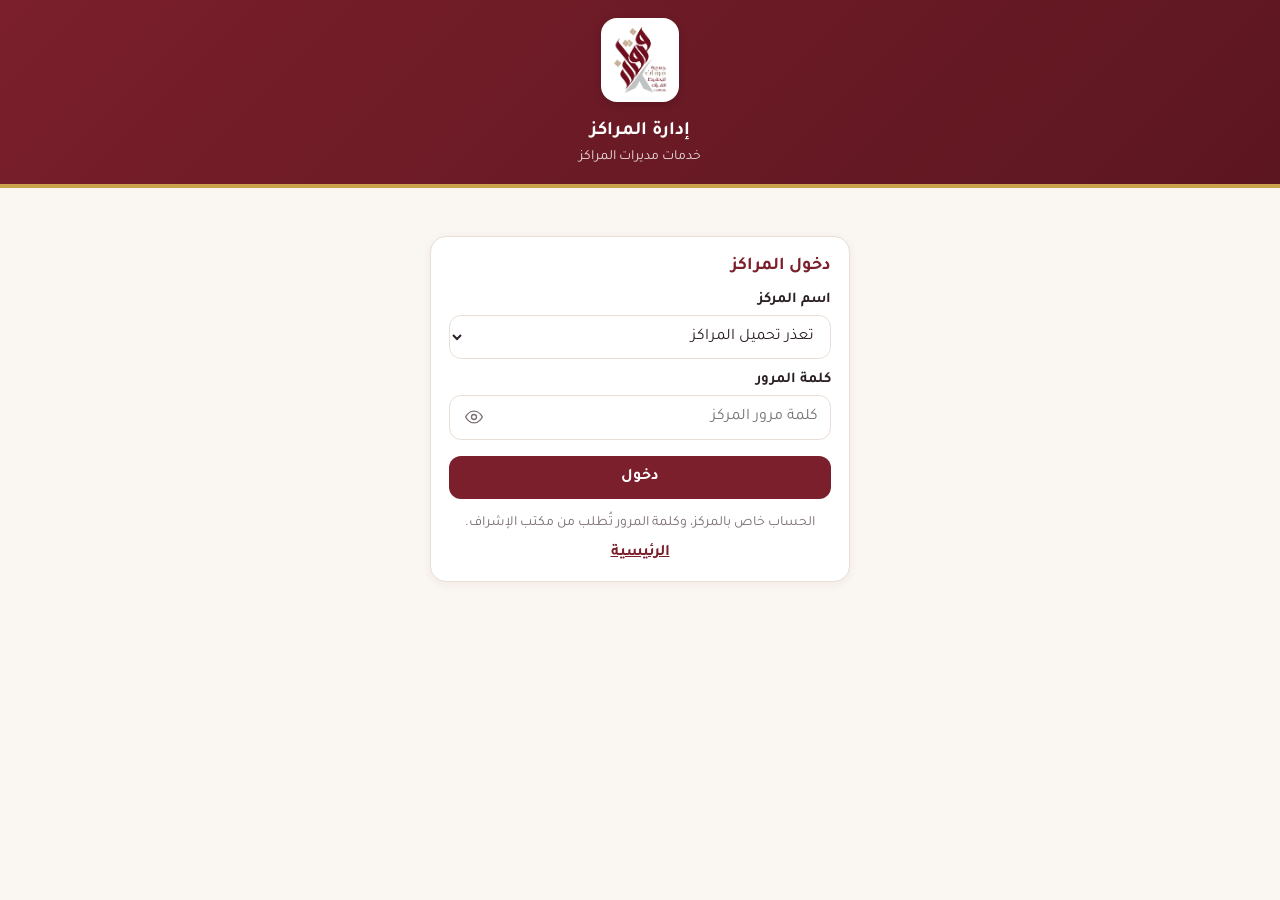
==== centers.html @ 598a7d43 "Add files via upload" ====
<!DOCTYPE html>
<html lang="ar" dir="rtl">
<head>
<meta charset="UTF-8">
<meta name="viewport" content="width=device-width, initial-scale=1">
<title>إدارة المراكز — منظومة مشرفات مكتب إشراف الداخل</title>
<link rel="preconnect" href="https://script.google.com">
<link rel="preconnect" href="https://script.googleusercontent.com" crossorigin>
<link rel="preconnect" href="https://fonts.googleapis.com">
<link rel="preconnect" href="https://fonts.gstatic.com" crossorigin>
<link rel="stylesheet" href="https://fonts.googleapis.com/css2?family=Tajawal:wght@400;500;700;800&family=Amiri:wght@400;700&display=swap">
<link rel="stylesheet" href="style.css">
<style>
  .t-hello{font-size:18px;font-weight:800;color:var(--primary);margin-bottom:4px}
  .t-item{border:1.5px solid var(--line);border-radius:14px;padding:12px 14px;margin-bottom:10px;background:#fff}
  .t-item.pending{border-color:var(--gold);background:#fffbf2}
  .t-item b{color:var(--primary)}
  .t-item .t-meta{font-size:14px;color:var(--muted);margin:4px 0 10px;line-height:1.8}
  .t-item .act{display:flex;flex-wrap:wrap;gap:8px}
  .t-item .act .btn{padding:8px 14px;font-size:14px}
  .t-badge{display:inline-block;background:var(--primary);color:#fff;border-radius:20px;padding:0 10px;font-size:13px;margin-right:6px}
  .t-signed{font-size:13px;color:#1f7a45;font-weight:700}
  .tile{position:relative}
  .t-tbadge{position:absolute;top:10px;left:10px;background:#c0392b;color:#fff;border-radius:20px;min-width:24px;padding:1px 8px;font-size:13px;font-weight:800}
  .in-note{background:#f6f0f2;border-right:4px solid var(--primary);border-radius:10px;padding:10px 12px;margin-bottom:10px;line-height:1.8}
  .in-prev{border:1.5px solid var(--line);border-radius:12px;overflow:hidden;margin-top:10px;background:#f7f7f7}
  .in-prev img{display:block;width:100%;height:auto;background:#fff;border-bottom:1px solid var(--line)}
  .t-mode{display:inline-block;border-radius:20px;padding:1px 10px;font-size:12px;font-weight:700;background:#fbf3e0;color:#8a6a1f;margin-right:4px}
  .hs-emp{border:1.5px solid var(--line);border-radius:14px;padding:12px;margin-bottom:12px;background:#fff}
  .hs-emp-h{display:flex;gap:8px;align-items:center;margin-bottom:6px}
  .hs-emp-h b{flex:none;min-width:28px;height:28px;border-radius:50%;background:#f6f0f2;color:var(--primary);display:flex;align-items:center;justify-content:center;font-size:13px}
  .hs-emp-h input{margin:0}
  .hs-emp-h .btn{flex:none;padding:8px 12px}
  .hs-grid{display:grid;grid-template-columns:minmax(70px,1.3fr) repeat(5,minmax(0,1fr));gap:4px;align-items:center;margin-top:8px;font-size:13px}
  .hs-grid .h{font-weight:800;color:var(--primary);text-align:center;font-size:12px;line-height:1.3}
  .hs-grid .m{font-weight:700;font-size:13px}
  .hs-grid input{margin:0;padding:8px 2px;text-align:center;font-size:15px;min-width:0}
  .hs-grid .tot{text-align:center;font-weight:800;color:var(--primary);background:#fbf3e0;border-radius:8px;padding:7px 0}
  .hs-leg{font-size:13px;color:var(--muted);line-height:1.8;background:#f6f0f2;border-radius:10px;padding:8px 12px;margin-top:8px}
  .hs-months{display:grid;grid-template-columns:repeat(3,1fr);gap:8px}
  .hs-months input{margin:0}
  .c-banner{background:#fffbf2;border:1.5px solid var(--gold);border-radius:14px;padding:12px 14px;margin-bottom:14px;font-weight:700;color:var(--primary);cursor:pointer}
</style>
</head>
<body>
<div class="topbar">
  <img class="logo" alt="شعار فرقان">
  <h1>إدارة المراكز</h1>
  <p>خدمات مديرات المراكز</p>
</div>

<div class="wrap">

  <!-- تسجيل الدخول: اسم المركز وكلمة مروره (مثل نظام المقاصف) -->
  <div id="loginView" class="card" style="max-width:420px;margin:30px auto">
    <h2>دخول المراكز</h2>
    <label for="cName">اسم المركز</label>
    <select id="cName"><option value="">جارِ تحميل المراكز...</option></select>
    <label for="cPw">كلمة المرور</label>
    <div class="pw-wrap">
      <input id="cPw" type="password" autocomplete="current-password" placeholder="كلمة مرور المركز">
      <button type="button" class="pw-toggle" onclick="togglePassword('cPw', this)"><svg viewBox="0 0 24 24" fill="none" stroke="currentColor" stroke-width="1.6" stroke-linecap="round" stroke-linejoin="round" aria-hidden="true"><path d="M2 12s3.6-7 10-7 10 7 10 7-3.6 7-10 7S2 12 2 12z"/><circle cx="12" cy="12" r="3"/></svg></button>
    </div>
    <button id="cLoginBtn" class="btn block" onclick="cLogin()">دخول</button>
    <p class="rp-hint" style="margin-top:12px;text-align:center">الحساب خاص بالمركز، وكلمة المرور تُطلب من مكتب الإشراف.</p>
    <p style="margin-top:8px;text-align:center"><a class="lnk" href="index.html">الرئيسية</a></p>
  </div>

  <!-- الرئيسية -->
  <div id="homeView" class="hidden">
    <div class="t-hello" id="cHello" style="text-align:center;margin:4px 0 16px"></div>
    <div id="cBanner" class="c-banner hidden" onclick="cShow('reportsView')"></div>
    <div class="grid">
      <button class="tile" onclick="cShow('reportsView')"><span class="t-tbadge hidden" id="tileBadge">0</span><svg class="ico" viewBox="0 0 24 24" fill="none" stroke="currentColor" stroke-width="1.5" stroke-linecap="round" stroke-linejoin="round" aria-hidden="true"><rect x="4" y="3.5" width="16" height="17" rx="2"/><path d="M4 9h16"/><path d="M9.5 9v11.5"/><path d="M12.5 13h5"/><path d="M12.5 16.5h3.5"/></svg><b>الوارد من المشرفات</b></button>
      <button class="tile" onclick="hsOpenList()"><span class="t-tbadge hidden" id="hsBadge">0</span><svg class="ico" viewBox="0 0 24 24" fill="none" stroke="currentColor" stroke-width="1.5" stroke-linecap="round" stroke-linejoin="round" aria-hidden="true"><rect x="3.5" y="4.5" width="17" height="16" rx="2"/><path d="M3.5 9h17"/><path d="M8 3v3"/><path d="M16 3v3"/><path d="M8 13h2"/><path d="M14 13h2"/><path d="M8 16.5h2"/><path d="M14 16.5h2"/></svg><b>حصر الغياب والتأخير والاستئذان</b></button>
    </div>
    <p style="text-align:center;margin-top:22px"><button class="btn light" onclick="cLogout()">تسجيل الخروج</button></p>
  </div>

  <!-- التقارير -->
  <div id="reportsView" class="hidden">
    <button class="back" onclick="cShow('homeView')">← رجوع</button>
    <div class="stats">
      <div class="stat"><b id="stPending">0</b><span>بانتظار الإجراء</span></div>
      <div class="stat"><b id="stSigned">0</b><span>تم الاطلاع أو التوقيع</span></div>
    </div>
    <div class="card">
      <h2>بانتظار اطلاع المديرة أو توقيعها <span class="t-badge" id="pendBadge">0</span></h2>
      <div id="pendList"><p class="empty">جارِ التحميل...</p></div>
    </div>
    <div class="card">
      <h2>تم الاطلاع أو التوقيع</h2>
      <div id="signedList"><p class="empty">جارِ التحميل...</p></div>
    </div>
    <p style="text-align:center"><button class="btn light" onclick="cLoad()">تحديث</button></p>
  </div>

  <!-- عرض التقرير والتوقيع -->
  <div id="signView" class="hidden">
    <button class="back" onclick="cShow('reportsView')">← رجوع</button>
    <div class="card">
      <div class="ex-bar" id="cBar"></div>
      <div id="cDoc"></div>
    </div>
    <div class="card" id="cSignCard">
      <h2>اعتماد وتوقيع مديرة المركز</h2>
      <label for="cSigner" style="margin-top:0">اسم مديرة المركز</label>
      <input id="cSigner" autocomplete="name">
      <label class="check"><input type="checkbox" id="cAgree"><span>اطّلعتُ على التقرير وما ورد فيه من ملاحظات وتوصيات.</span></label>
      <label>التوقيع</label>
      <div id="cSigW"></div>
      <button id="cSignBtn" class="btn block" onclick="cSign(this)">اعتماد وتوقيع التقرير</button>
    </div>
  </div>

  <!-- حصر الغياب والتأخير والاستئذان: القائمة -->
  <div id="hsListView" class="hidden">
    <button class="back" onclick="cShow('homeView')">← رجوع</button>
    <div class="card">
      <h2>حصر الغياب والتأخير والاستئذان</h2>
      <p class="rp-hint">يُعبّأ لكل فصل دراسي، وتوقّع عليه مديرة المركز، ثم يُرسل لمشرفة الإشراف الإداري التي تختارونها.</p>
      <button class="btn block" onclick="hsNew()">＋ حصر جديد</button>
    </div>
    <div class="card">
      <h2>الحصر المرسل</h2>
      <div id="hsList" class="rc-list"><p class="rc-empty">جارِ التحميل...</p></div>
    </div>
  </div>

  <!-- حصر الغياب والتأخير والاستئذان: النموذج -->
  <div id="hsForm" class="hidden">
    <button class="back" onclick="hsOpenList()">← رجوع</button>
    <div class="edit-note hidden" id="hsEditNote">وضع التعديل: يُحفظ التعديل على نفس الحصر ويُرسل للمشرفة من جديد.</div>
    <div class="card">
      <h2>حصر الغياب والتأخير والاستئذان</h2>
      <div class="row2">
        <div><label for="hsPeriod">الفترة</label><select id="hsPeriod"><option value="">اختاري</option><option>صباحية</option><option>مسائية</option></select></div>
        <div><label for="hsSem">الفصل الدراسي</label><select id="hsSem"><option value="">اختاري</option><option>الأول</option><option>الثاني</option><option>الثالث</option></select></div>
      </div>
      <div class="row2">
        <div><label for="hsYear">العام (هجري)</label><input id="hsYear" inputmode="numeric" maxlength="4" placeholder="1448"></div>
        <div></div>
      </div>
      <label>أسماء الأشهر <span style="font-weight:400;color:var(--muted);font-size:14px">(اختياري — تظهر بدل «الشهر الأول»...)</span></label>
      <div class="hs-months"><input id="hsM0" placeholder="الشهر الأول"><input id="hsM1" placeholder="الشهر الثاني"><input id="hsM2" placeholder="الشهر الثالث"></div>
      <div class="hs-leg">ض: غياب اضطراري — غ: بعد الاضطراري — ج: إجازة تم رفعها لشؤون الموظفات<br>التأخير والاستئذان: عدد الدقائق وليس عدد المرات.</div>
    </div>
    <div class="card">
      <h2>الموظفات</h2>
      <div id="hsEmps"></div>
      <button type="button" class="btn light block" onclick="hsAddEmp()">＋ إضافة موظفة</button>
    </div>
    <div class="card">
      <h2>الإرسال والتوقيع</h2>
      <label for="hsSup" style="margin-top:0">إرسال إلى مشرفة الإشراف الإداري</label>
      <select id="hsSup"><option value="">جارِ تحميل الأسماء...</option></select>
      <label for="hsMgr">اسم مديرة المركز</label><input id="hsMgr" autocomplete="name">
      <label>التاريخ</label>
      <div class="hs-months"><select id="hsHD"></select><select id="hsHM"></select><input id="hsHY" inputmode="numeric" maxlength="4" placeholder="السنة"></div>
      <label>توقيع مديرة المركز</label>
      <div id="hsSigW"></div>
      <button id="hsSaveBtn" class="btn block" onclick="hsSave(this)">حفظ وإرسال للمشرفة</button>
    </div>
  </div>

  <!-- عرض الحصر -->
  <div id="hsDocView" class="hidden">
    <button class="back" onclick="hsOpenList()">← رجوع</button>
    <div class="card">
      <div class="ex-bar" id="hsBar"></div>
      <div id="hsDoc"></div>
    </div>
  </div>

  <!-- نموذج وارد من «📤 إرسال للمركز» -->
  <div id="inView" class="hidden">
    <button class="back" onclick="cShow('reportsView')">← رجوع</button>
    <div class="card">
      <h2 id="inTitle"></h2>
      <div class="t-meta" id="inMeta" style="color:var(--muted);line-height:1.9;margin:6px 0 10px"></div>
      <div class="in-note hidden" id="inNote"></div>
      <div class="ex-bar" id="inBar"></div>
      <div id="inPrev"></div>
    </div>
    <div class="card hidden" id="inAct">
      <h2 id="inActTitle"></h2>
      <label for="inSigner" style="margin-top:0">اسم مديرة المركز</label>
      <input id="inSigner" autocomplete="name">
      <label class="check"><input type="checkbox" id="inAgree"><span id="inAgreeTxt">اطّلعتُ على النموذج وما ورد فيه.</span></label>
      <div id="inSigBox"><label>التوقيع</label><div id="inSigW"></div></div>
      <div id="inEmpBox" class="hidden"><label>توقيع الموظفة <span style="font-weight:400;color:var(--muted);font-size:14px">(اختياري — إن كانت حاضرة ولم توقّع من قبل)</span></label><div id="inEmpW"></div></div>
      <button id="inBtn" class="btn block" onclick="inDone(this)"></button>
    </div>
  </div>

</div>

<script src="logo-config.js"></script>
<script src="config.js"></script>
<script src="doc-xlsx.js"></script>
<script src="idari-print.js"></script>
<script src="list-ui.js"></script>
<script src="hasr.js"></script>
<script src="centers.js"></script>
<script src="centers-hasr.js"></script>
</body>
</html>
---- style.css ----
/* ===== الألوان — إن كان نظام المقاصف يستخدم قيماً مختلفة انسخي قيم :root منه وضعيها هنا ===== */
:root{
  --primary:#7a1f2b;      /* العنابي */
  --primary-dark:#5c1620;
  --gold:#c9a24b;
  --bg:#faf6f1;
  --card:#ffffff;
  --text:#2b2024;
  --muted:#7b6d70;
  --line:#eadfd8;
  --ok:#1f7a4d;
  --err:#b3261e;
  --radius:16px;
}
*{box-sizing:border-box;margin:0;padding:0}
html{-webkit-text-size-adjust:100%}
body{font-family:'Tajawal','Cairo','Segoe UI',Tahoma,sans-serif;background:var(--bg);color:var(--text);direction:rtl;min-height:100vh}
.topbar{background:linear-gradient(135deg,var(--primary),var(--primary-dark));color:#fff;padding:18px 16px;text-align:center;border-bottom:4px solid var(--gold)}
.topbar img.logo{height:84px;width:auto;margin-bottom:8px;background:#fff;border-radius:16px;padding:6px 10px;box-shadow:0 2px 8px rgba(0,0,0,.18)}   /* خلفية بيضاء لأن الشعار عنابي ويضيع على الشريط */
.topbar h1{font-size:19px;font-weight:700;line-height:1.5}
.topbar p{font-size:13px;opacity:.85;margin-top:2px}
.wrap{max-width:980px;margin:0 auto;padding:18px 14px 50px}
.card{background:var(--card);border:1px solid var(--line);border-radius:var(--radius);padding:18px;margin-bottom:16px;box-shadow:0 2px 10px rgba(122,31,43,.06)}
.card h2{font-size:17px;color:var(--primary);margin-bottom:14px}
label{display:block;font-size:14px;font-weight:600;margin:12px 0 6px}
input,select,textarea{width:100%;padding:12px;border:1.5px solid var(--line);border-radius:12px;font:inherit;background:#fff;color:var(--text)}
input:focus,select:focus,textarea:focus{outline:none;border-color:var(--primary);box-shadow:0 0 0 3px rgba(122,31,43,.12)}
input[readonly]{background:#f4f0f1;color:var(--muted)}
.btn{display:inline-flex;align-items:center;justify-content:center;gap:6px;border:0;border-radius:12px;padding:12px 20px;font:inherit;font-weight:700;cursor:pointer;background:var(--primary);color:#fff}
.btn:hover{background:var(--primary-dark)}
.btn:disabled{opacity:.6;cursor:not-allowed}
.btn.light{background:#f3e9e4;color:var(--primary)}
.btn.danger{background:#fbe9e7;color:var(--err);padding:6px 12px;font-size:13px}
.btn.block{width:100%;margin-top:16px}
.pw-wrap{position:relative}
.pw-wrap input{padding-left:46px}
.pw-toggle{position:absolute;left:8px;top:50%;transform:translateY(-50%);background:none;border:0;cursor:pointer;color:var(--muted);width:34px;height:34px;display:flex;align-items:center;justify-content:center}
.pw-toggle svg{width:20px;height:20px}
.grid{display:grid;grid-template-columns:repeat(2,1fr);gap:14px}
.grid .tile:last-child:nth-child(odd){grid-column:1/-1}
.tile{background:var(--card);border:1.5px solid var(--line);border-radius:20px;padding:26px 10px;text-align:center;text-decoration:none;color:var(--primary);cursor:pointer;transition:.15s;font:inherit}
.tile:hover{border-color:var(--gold);transform:translateY(-2px)}
.tile .ico{width:46px;height:46px;display:block;margin:0 auto 10px;color:var(--primary)}
.tile b{font-size:16px}
.row2{display:grid;grid-template-columns:1fr 1fr;gap:12px}
@media(max-width:560px){.row2{grid-template-columns:1fr}}
.sig-box{border:2px dashed var(--gold);border-radius:14px;background:#fffdf8;touch-action:none}
.sig-box canvas{width:100%;height:170px;display:block;border-radius:14px;touch-action:none}
.sig-tools{display:flex;justify-content:space-between;align-items:center;margin-top:6px;font-size:13px;color:var(--muted)}
.check{display:flex;gap:10px;align-items:flex-start;background:#f6f0f2;border:1.5px solid var(--gold);border-radius:12px;padding:12px;margin-top:14px;cursor:pointer;font-weight:600}
.check input{width:20px;height:20px;margin-top:2px;accent-color:var(--primary)}
.stats{display:grid;grid-template-columns:1fr;gap:12px;margin-bottom:14px}
.stat{background:var(--primary);border:1px solid var(--primary);border-radius:14px;padding:16px 14px;text-align:center}
.stat b{display:block;font-size:30px;color:#fff}
.stat>span{display:block;margin-top:4px;font-size:13px;color:#e8c9ce}
.tbl-wrap{overflow-x:auto;border:1px solid var(--line);border-radius:12px}
table{width:100%;border-collapse:collapse;font-size:14px;min-width:640px}
th{background:var(--primary);color:#fff;padding:10px;font-weight:700;white-space:nowrap}
td{padding:10px;border-top:1px solid var(--line);text-align:center}
tr:nth-child(even) td{background:#faf7f8}
.tag{display:inline-block;padding:3px 10px;border-radius:20px;font-size:12px;font-weight:700}
.tag.ok{background:#e4f4ec;color:var(--ok)}
.tag.warn{background:#f6f0f2;color:#7a1f2b}
.back{background:none;border:0;color:var(--primary);font:inherit;font-weight:700;cursor:pointer;margin-bottom:12px}
.empty{text-align:center;color:var(--muted);padding:26px}
.hidden{display:none!important}
.spin{width:14px;height:14px;border:2px solid rgba(255,255,255,.5);border-top-color:#fff;border-radius:50%;display:inline-block;animation:sp .7s linear infinite}
@keyframes sp{to{transform:rotate(360deg)}}
#toast{position:fixed;bottom:22px;left:50%;transform:translateX(-50%) translateY(30px);background:#333;color:#fff;padding:12px 20px;border-radius:12px;opacity:0;transition:.25s;z-index:99;pointer-events:none;max-width:90%;text-align:center}
#toast.show{opacity:1;transform:translateX(-50%) translateY(0)}
#toast.ok{background:var(--ok)}
#toast.err{background:var(--err)}
a.lnk{color:var(--primary);font-weight:700}

/* ===== استمارات التقييم ===== */
.ev-item{border:1px solid var(--line);border-radius:14px;padding:12px;margin-bottom:12px;background:#ffffff}
.ev-title{display:flex;align-items:center;gap:8px;margin-bottom:8px;line-height:1.6}
.ev-title b{flex:1;font-size:14.5px}
.ev-num{background:var(--primary);color:#fff;border-radius:50%;min-width:26px;height:26px;display:inline-flex;align-items:center;justify-content:center;font-size:13px;font-weight:700}
.ev-max{background:#f6f0f2;color:#7a1f2b;border-radius:20px;padding:2px 10px;font-size:12px;font-weight:700;white-space:nowrap}
.ev-grid{display:grid;grid-template-columns:1fr 1fr;gap:10px}
.ev-grid label{margin:0 0 4px;font-size:13px;color:var(--muted)}
.ev-wide{grid-column:1/-1}
.ev-sub{background:#f4f0f1;border-radius:12px;padding:10px 14px;font-size:14px;margin-top:6px}
.ev-sub b{color:var(--primary)}
.ev-info{display:grid;grid-template-columns:repeat(auto-fit,minmax(200px,1fr));gap:6px 16px;font-size:14px;margin:10px 0 14px}
.ev-bar{position:sticky;bottom:0;display:flex;justify-content:space-around;gap:10px;background:var(--primary);color:#fff;padding:10px 14px;border-radius:14px;font-weight:700;box-shadow:0 -2px 12px rgba(0,0,0,.18)}
.ev-bar b{color:var(--gold)}
.modal{position:fixed;inset:0;background:rgba(0,0,0,.5);z-index:50;display:flex;align-items:flex-start;justify-content:center;overflow-y:auto;padding:20px 10px}
.modal-box{background:#fff;border-radius:16px;padding:18px;width:100%;max-width:860px}
.modal-box h2{color:var(--primary);font-size:18px;margin-bottom:6px}
@media (max-width:520px){.ev-grid{grid-template-columns:1fr}}

/* ===== نسخة مختصرة من الاستمارة ===== */
.ev-sec{padding:0;overflow:hidden}
.ev-sec>summary{list-style:none;cursor:pointer;display:flex;justify-content:space-between;align-items:center;padding:14px 16px;font-size:16px;font-weight:700;color:var(--primary);background:#f6f0f2}
.ev-sec>summary::-webkit-details-marker{display:none}
.ev-sec>summary::after{content:'▾';margin-right:8px}
.ev-sec[open]>summary::after{content:'▴'}
.ev-sec>summary span:first-child{flex:1}
.ev-prog{background:#fff;border:1px solid var(--line);border-radius:20px;padding:2px 10px;font-size:12.5px;color:var(--muted)}
.ev-prog b{color:var(--primary)}
.ev-sec .ev-item{margin:0;border:0;border-top:1px solid var(--line);border-radius:0;padding:10px 14px;background:#fff}
.ev-sec .ev-sub{margin:10px 14px 14px}
.ev-row{display:flex;align-items:center;gap:8px}
.ev-row b{flex:1;font-size:14px;line-height:1.55;font-weight:600}
.ev-sc{display:flex;align-items:center;gap:4px;white-space:nowrap}
.ev-sc input{width:68px;padding:8px 6px;text-align:center;font-weight:700}
.ev-sc small{color:var(--muted);font-size:12px}
.ev-tg{background:none;border:0;color:var(--muted);font:inherit;font-size:12.5px;cursor:pointer;padding:4px 34px 0 0}
.ev-tg.has{color:var(--primary);font-weight:700}
.ev-more{margin-top:6px}
.ev-whybox{display:flex;flex-direction:column;gap:6px}
.ev-more .ev-grid{grid-template-columns:1fr}
.ev-extra{margin-top:12px;border:1px dashed var(--line);border-radius:12px;padding:0 12px}
.ev-extra>summary{cursor:pointer;padding:10px 0;font-size:14px;font-weight:700;color:var(--primary)}
.ev-extra[open]{padding-bottom:12px}

/* ===== شكل الجدول (مثل الإكسل) على الشاشات الكبيرة ===== */
.ev-head{display:none}
@media (min-width:900px){
  .ev-head,.ev-sec .ev-item{display:grid;grid-template-columns:34px minmax(0,2.4fr) 100px 92px minmax(0,3.2fr);gap:8px;align-items:center}
  .ev-head{background:var(--primary);color:#fff;font-size:13px;font-weight:700;padding:8px 14px;text-align:center}
  .ev-sec .ev-item{padding:5px 14px}
  .ev-sec .ev-item:nth-of-type(even){background:#faf7f8}
  .ev-row,.ev-more,.ev-more .ev-grid{display:contents}
  .ev-more.hidden{display:contents!important}
  .ev-tg{display:none}
  .c1,.c2,.c3,.c4,.c5{grid-row:1}
  .c1{grid-column:1}.c2{grid-column:2}.c3{grid-column:3}.c4{grid-column:4}.c5{grid-column:5}
  .ev-more .ev-wide label{display:none}
  .ev-row b{font-size:13.5px}
  .ev-sec .ev-item select,.ev-sec .ev-item .ev-why{font-size:12.5px;padding:7px 6px}
  .ev-sc{justify-content:center}
  .ev-sc input{padding:7px 4px}
  .ev-num{justify-self:center}
}

/* صف بيانات الزيارة + النتائج */
.ev-top{display:grid;grid-template-columns:1fr 1fr;gap:0 12px}
#evalFormView .stats{grid-template-columns:repeat(3,1fr)}
#evalFormView .stat b{font-size:24px}
#evalFormView .stat span{font-size:12px}
@media (min-width:900px){
  .ev-top{grid-template-columns:1.3fr .8fr 1.3fr 1fr}
}

.ev-new{display:grid;grid-template-columns:1fr 1fr;gap:10px}
.ev-new .btn small{display:block;font-size:12px;font-weight:400;opacity:.9;margin-top:2px}
.ev-new .btn{display:flex;flex-direction:column;align-items:center;justify-content:center;gap:2px;padding:12px 8px;line-height:1.4;white-space:nowrap}
.ev-new .btn small{margin:0}

/* ===== استمارة التبيان + عناوين مجموعات الاستمارات ===== */
.ev-grp{font-size:15px;color:var(--primary);margin:16px 0 8px}
.ev-new.one{grid-template-columns:1fr}
.tb-head{display:flex;justify-content:space-between;align-items:center;padding:14px 16px;font-size:16px;font-weight:700;color:var(--primary);background:#f6f0f2}
.tb-item{display:flex;align-items:center;gap:8px;padding:10px 14px;border-top:1px solid var(--line);background:#fff}
.tb-item:nth-child(even){background:#faf7f8}
.tb-item b{flex:1;font-size:14px;line-height:1.55;font-weight:600}
#tbFormView .stats{grid-template-columns:repeat(2,1fr)}
#tbFormView .stat b{font-size:24px}
#tbFormView .stat span{font-size:12px}
@media (min-width:900px){#tbFormView .ev-top{grid-template-columns:1.3fr .8fr 1.3fr 1fr}}

/* ===== تبويبات السجل ===== */
.ev-tabs{display:flex;gap:8px;margin:10px 0 14px;flex-wrap:wrap}
.ev-tabs button{flex:1;min-width:100px;padding:10px 8px;border:1.5px solid var(--line);background:#fff;border-radius:12px;font:inherit;font-size:14px;font-weight:700;color:var(--muted);cursor:pointer}
.ev-tabs button.on{background:var(--primary);border-color:var(--primary);color:#fff}
#evfFormView .stats{grid-template-columns:repeat(3,1fr)}
#evfFormView .stat b{font-size:24px}
#evfFormView .stat span{font-size:12px}
@media (min-width:900px){#evfFormView .ev-top{grid-template-columns:1.3fr .8fr 1.3fr 1fr}}
#tjFormView .stats{grid-template-columns:repeat(2,1fr)}
#tjFormView .stat b{font-size:24px}
#tjFormView .stat span{font-size:12px}
@media (min-width:900px){#tjFormView .ev-top{grid-template-columns:1.3fr .8fr 1.3fr 1fr}}
.ev-new .btn[disabled]{background:#bbb}

/* ===== ألوان التقدير ===== */
.gr-top{--gc:#0a5c32}.gr-ex{--gc:#1b8f4e}.gr-vg{--gc:#1f8a8a}.gr-g{--gc:#2a73b8}
.gr-p{--gc:#c98a0a}.gr-w{--gc:#e0531f}.gr-f{--gc:#b71c1c}
.tag.gr{font-weight:700;color:var(--gc);background:#fff;background:color-mix(in srgb,var(--gc) 13%,#fff);border:1px solid var(--gc)}
.stat b.gr{font-weight:700;display:inline-block;background:#fff;color:var(--gc);padding:2px 16px;border-radius:20px}
.stat .tag.gr{background:#fff;border-color:#fff}
.ev-bar b.gr{background:var(--gc);color:#fff;padding:1px 10px;border-radius:12px}

/* ===== أزرار التحميل ===== */
.ex-bar{display:flex;gap:8px;margin:0 0 12px;flex-wrap:wrap}
.ex-bar .btn{flex:1;min-width:130px;padding:9px 10px;font-size:14px}

/* ===== أزرار الإجراءات في السجل + قائمة التحميل + وضع التعديل ===== */
.act{display:flex;gap:6px;align-items:center;white-space:nowrap}
.btn.ico-btn{padding:6px 9px;font-size:13px}
.btn.ico-btn svg{width:16px;height:16px;display:block}
.edit-note{background:#fff7e6;border:1px solid #f0d9a6;color:#7a5a12;border-radius:12px;padding:10px 14px;margin-bottom:12px;font-size:14px;font-weight:600;line-height:1.6}
#filesView .ev-tabs{margin-top:0}

/* ===== التوقيع (رسم / صورة / محفوظ) + المسودات ===== */
.sigw-tabs{margin:6px 0 10px}
.sigw-tabs button{min-width:80px;padding:8px 6px;font-size:13px}
.sigw-prev{border:2px dashed var(--gold);border-radius:14px;background:#fffdf8;padding:10px;text-align:center;margin-top:8px}
.sigw-prev img{max-width:100%;max-height:150px;display:inline-block}
.sigw input[type=file]{width:100%}
.sigw-none{margin:8px 0;font-size:14px;color:var(--muted)}
.sigw-keep{margin-top:10px}
.draft-row{display:flex;justify-content:space-between;align-items:center;gap:10px;padding:10px 0;border-top:1px solid var(--line)}
.draft-row:first-child{border-top:0}
.draft-row small{display:block;color:var(--muted);font-size:12px;margin-top:2px}

#visitsView .stats{grid-template-columns:repeat(2,1fr)}
#visitsView .stat b{font-size:26px}
.tag.bad{background:#fdecea;color:#b71c1c}
.pc-row{display:flex;align-items:center;gap:8px;flex-wrap:wrap;padding:8px 0;border-top:1px solid var(--line)}
.pc-row:first-child{border-top:0}
.pc-row b{flex:1;min-width:140px}

.pc-total{background:#f6f0f2;border-radius:10px;padding:8px 10px;border-top:0;margin-bottom:4px}

.ev-sc input{-moz-appearance:textfield;appearance:textfield}
.ev-sc input::-webkit-outer-spin-button,.ev-sc input::-webkit-inner-spin-button{-webkit-appearance:none;margin:0}

/* ===== تناسق الخطوط: النصوص أوضح، والأرقام أصغر قليلاً بحيث يتوازن الحجم في كل الصفحات ===== */
label{font-size:15px}
.card h2{font-size:18px}
.topbar p{font-size:14px}
table{font-size:15px}
.tag{font-size:14px;padding:3px 12px}
.btn.danger,.btn.ico-btn,.sig-tools{font-size:14px}
.ev-grid label{font-size:14px}
.ev-info{font-size:15px}
.ev-sub{font-size:15px}
.ev-prog{font-size:14px}
.ev-max{font-size:13.5px}
.ev-tg{font-size:14px}
.ev-extra>summary{font-size:15px}
.ev-row b,.tb-item b{font-size:15px}
.ev-new .btn small,.draft-row small{font-size:13.5px}
.edit-note,.sigw-none{font-size:15px}
.ev-tabs button,.ex-bar .btn,.sigw-tabs button{font-size:15px}

/* بطاقات النتيجة: الرقم 22px والعنوان 15px (موحّد في كل الاستمارات وكشف الخروج) */
.stat b,
#evalFormView .stat b,#tbFormView .stat b,#evfFormView .stat b,#tjFormView .stat b,#visitsView .stat b{font-size:22px;font-weight:700;line-height:1.4}
.stat>span,
#evalFormView .stat span,#tbFormView .stat span,#evfFormView .stat span,#tjFormView .stat span{font-size:15px;color:#fff;margin-top:6px;font-weight:500}
.stat b.gr,.stat .tag.gr{font-size:18px;padding:2px 16px}

/* خانات الدرجات: الرقم المكتوب والحد الأعلى بحجم متقارب */
.ev-sc input{font-size:17px}
.ev-sc small{font-size:15px}
.ev-num{font-size:14px}
@media(max-width:600px){
  .ev-row b,.tb-item b{font-size:14.5px}
  .stat b,#evalFormView .stat b,#tbFormView .stat b,#evfFormView .stat b,#tjFormView .stat b,#visitsView .stat b{font-size:20px}
}
@media (min-width:900px){
  .ev-head{font-size:14px}
  .ev-sec .ev-item select{font-size:14px}
  .ev-sc input{width:60px}
}
@media(max-width:600px){ .ev-sec .ev-item select{font-size:14px} }

/* اختيار أنواع الزيارة المتعددة */
.chips{display:flex;flex-wrap:wrap;gap:8px}
.chip{display:inline-flex;align-items:center;gap:8px;margin:0;padding:9px 14px;border:1.5px solid var(--line);border-radius:12px;background:#fff;cursor:pointer;font-size:15px;font-weight:600}
.chip input{width:18px;height:18px;padding:0;margin:0;accent-color:var(--primary)}
.chip:has(input:checked){border-color:var(--primary);background:#f6f0f2;color:var(--primary)}

/* إدارة الوحدات */
.mg-row{cursor:pointer}
.mg-row:hover td{background:#faf3ee}
.mg-note{font-size:13px;color:var(--muted);margin-top:8px}
#mgStats{margin-bottom:16px}

/* ===== خلاصة التقارير ===== */
.rp-hint{font-size:14px;color:var(--muted);line-height:1.8}
.rp-item{display:flex;justify-content:space-between;align-items:center;gap:10px;border:1px solid var(--line);border-radius:14px;padding:12px 14px;margin-bottom:10px;background:#fffdf9}
.rp-item-main{display:flex;flex-direction:column;gap:4px;min-width:0}
.rp-item-main b{color:var(--primary);font-size:15px}
.rp-item-main span{font-size:13px;color:var(--muted)}
.rp-item-btns{display:flex;gap:8px;flex-shrink:0}
.rp-item-btns .btn{padding:8px 14px;font-size:13px}
.rp-mode{margin-top:16px;background:#fbf3e0;border:1.5px solid var(--gold);border-radius:12px;padding:12px;display:flex;flex-direction:column;gap:4px}
.rp-mode b{color:var(--primary)}
.rp-mode span{font-size:13px;color:var(--muted)}
.rp-card{border:1.5px solid var(--line);border-radius:14px;margin-bottom:10px;background:#fff;overflow:hidden}
.rp-card.open{border-color:var(--gold)}
.rp-head{display:flex;align-items:center;gap:10px;padding:12px 14px;cursor:pointer;background:#fdf9f6}
.rp-head b{flex:1;min-width:0;overflow:hidden;text-overflow:ellipsis;white-space:nowrap}
.rp-num{width:28px;height:28px;border-radius:50%;background:var(--primary);color:#fff;display:inline-flex;align-items:center;justify-content:center;font-size:13px;font-weight:700;flex-shrink:0}
.rp-arrow{color:var(--muted);font-size:12px}
.rp-body{padding:4px 14px 14px}
.rp-grid{display:grid;grid-template-columns:repeat(2,1fr);gap:0 12px}
.rp-f.rp-wide{grid-column:1/-1}
@media(max-width:560px){.rp-grid{grid-template-columns:1fr}}
.rp-scores{margin-top:14px;background:#fbf3e0;border:1.5px solid var(--gold);border-radius:12px;padding:4px 12px 12px}
.rp-sc-title{font-weight:700;color:var(--primary);margin-top:10px}
.rp-btns{margin-top:12px;text-align:left}
.rp-actions{display:flex;flex-wrap:wrap;gap:10px}
.rp-actions .btn{flex:1;min-width:140px}
.rp-table{min-width:900px;font-size:12px}
.rp-table th,.rp-table td{border:1px solid var(--line);padding:6px 8px}
.rp-table th{white-space:normal}
.rp-print-title{display:none}
@media print{
  @page{size:A4 landscape;margin:10mm}
  body{background:#fff}
  .topbar,.back{display:none!important}
  .wrap > *:not(#reportEditView){display:none!important}
  #reportEditView > *:not(#rpPreviewCard){display:none!important}
  #rpPreviewCard{border:0;box-shadow:none;padding:0}
  #rpPreviewCard h2{display:none}
  .rp-print-title{display:block;text-align:center;margin-bottom:10px;line-height:1.9}
  .tbl-wrap{overflow:visible;border:0}
  .rp-table{min-width:0;width:100%;font-size:9px}
  .rp-table th{background:#7a1f2b!important;color:#fff!important;-webkit-print-color-adjust:exact;print-color-adjust:exact}
}

.rp-src{margin-top:10px;font-size:12px;color:var(--muted)}

/* ===== نماذج وحدة الإشراف الإداري ===== */
.id-row{border:1.5px solid var(--line);border-radius:14px;padding:4px 14px 14px;margin-bottom:12px;background:#fffdf9}
.id-row-h{display:flex;justify-content:space-between;align-items:center;padding-top:10px}
.id-row-h b{color:var(--primary)}
.id-scroll{overflow-x:auto;border:1px solid var(--line);border-radius:12px;padding:10px;background:#fff}
#idListView .act{flex-wrap:wrap;justify-content:center}
.hd-grid{display:grid;grid-template-columns:1.2fr 1fr 1fr 1fr;gap:0 10px}
@media(max-width:560px){.hd-grid{grid-template-columns:1fr 1fr}}
.hd-prev{font-size:14px;color:var(--muted);margin-top:8px}
.hd-prev b{color:var(--primary)}

/* ===== عناصر مشتركة (محاضر الاجتماعات) ===== */
.id-hint{font-size:13px;color:var(--muted);margin-top:4px;min-height:1em}
.id-note-row{display:flex;align-items:flex-start;gap:8px;margin-bottom:8px}
.id-note-row .num{font-weight:800;color:var(--primary);min-width:22px;text-align:center;margin-top:10px}
.id-note-row textarea,.id-note-row input{flex:1;margin:0;resize:vertical}
.id-note-row .x{flex:none;width:auto;padding:6px 10px;margin-top:4px;background:transparent;border:1px solid #ddd;border-radius:8px;color:#888;cursor:pointer}

/* كشف الخروج: صورة توقيع المديرة داخل الجدول */
img.vsig{display:block;margin:0 auto;max-height:44px;max-width:120px}
.vsig-wait{color:var(--muted)}

/* معاينة النماذج: الكليشة من الطرف إلى الطرف دون هوامش بيضاء */
.id-scroll.sg-fit{padding:0;overflow:hidden}
.id-scroll .idoc{padding:0}

/* المراكز المشرفة عليها */
.mc-list{max-height:460px;overflow-y:auto;border:1px solid var(--line);border-radius:12px;padding:0}
.mc-grp+.mc-grp{border-top:1px solid var(--line)}
.mc-grp-h{position:sticky;top:0;z-index:1;display:flex;align-items:center;justify-content:space-between;gap:10px;background:#f6f0f2;color:#7a1f2b;font-weight:800;padding:9px 12px}
.mc-grp-h small{font-weight:700;color:var(--muted)}
.mc-grp-all{display:flex;white-space:nowrap;flex-shrink:0;align-items:center;gap:6px;margin:0;font-size:13.5px;font-weight:700;color:#7a1f2b;cursor:pointer}
.mc-grp-b{display:grid;grid-template-columns:repeat(auto-fill,minmax(230px,1fr));gap:6px 14px;padding:8px 12px}
.mc-item{margin:0;padding:6px 2px}
.mc-fold{border:1px solid var(--line);border-radius:12px;margin-top:10px;overflow:hidden}
.mc-fold>summary{list-style:none;display:flex;align-items:center;gap:10px;padding:12px 14px;cursor:pointer;font-weight:800}
.mc-fold>summary::-webkit-details-marker{display:none}
.mc-ft{flex:1;color:#7a1f2b}
.mc-cnt{border-radius:999px;padding:2px 12px;font-size:13px;font-weight:800}
.mc-cnt.ok{background:#e4f4ec;color:#1f6b40}
.mc-cnt.no{background:#fbeef0;color:#8a1f2b}
.mc-arr{color:#7a1f2b;transition:transform .2s}
.mc-fold[open] .mc-arr{transform:rotate(180deg)}
.mc-fold .tbl-wrap{margin:0 12px 12px}
.mc-tbl{min-width:0}
.mc-item.check{background:none;border:0;padding:6px 2px;margin:0;border-radius:0}
.btn.vdel{padding:4px 12px;font-size:16px;line-height:1.2;font-weight:800}

.mc-per{display:flex;flex-wrap:wrap;gap:8px;align-items:center;margin:0 0 10px}
.mc-p{background:#f6f0f2;color:#7a1f2b;border-radius:999px;padding:4px 12px;font-weight:700;font-size:13.5px}
.mc-p.pm{background:#eef0f8;color:#2e3a6b}
.mc-ptbl td.ok{color:#1f6b40;font-weight:800}
.mc-ptbl td.no{color:#8a1f2b;font-weight:800}
.mc-ptbl tr.mc-tot td{background:#f6f0f2;font-weight:800}
.mc-tbl tr.mc-gh td{background:#f6f0f2;color:#7a1f2b;font-weight:800;text-align:right}
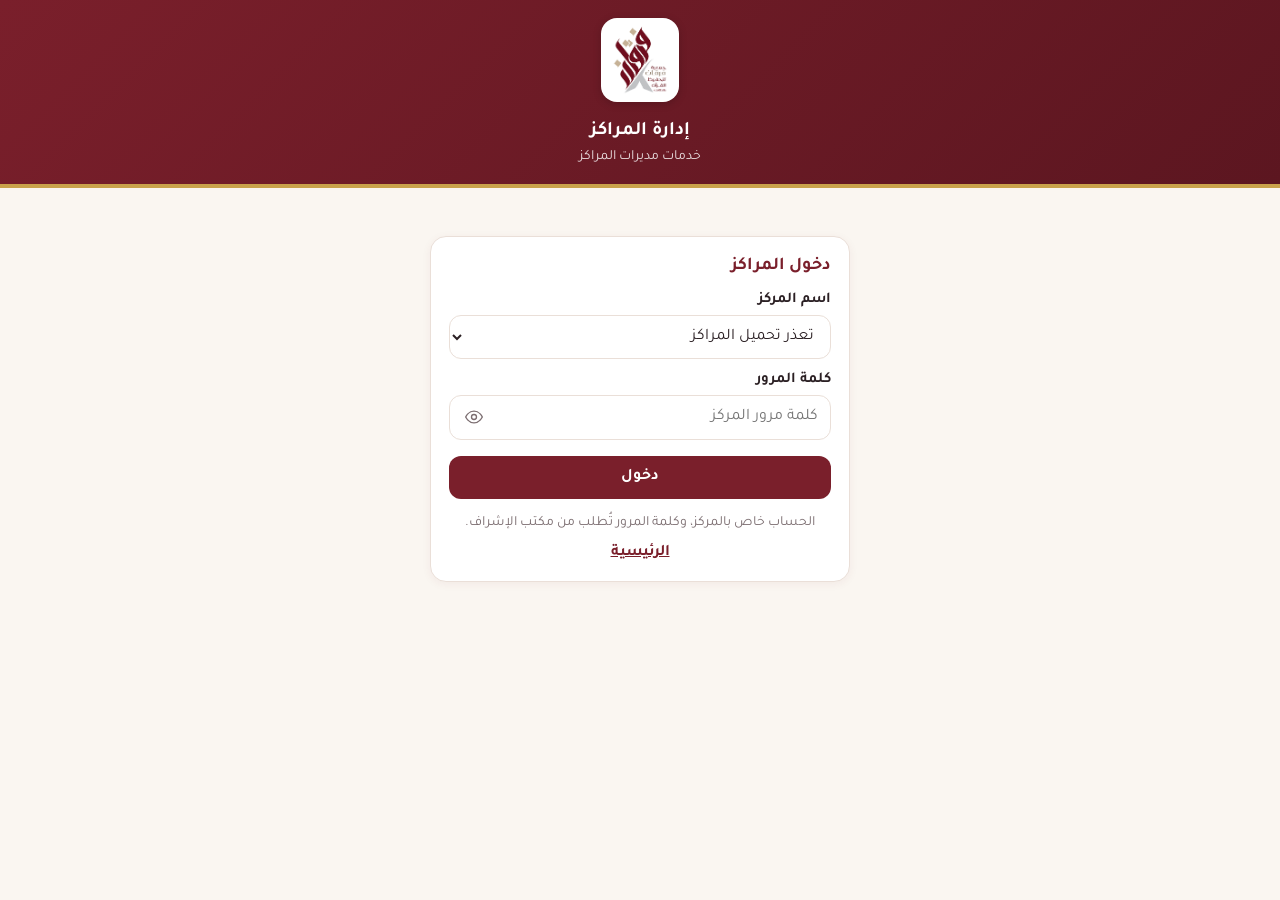
==== commit 3055bd55: "Add files via upload" ====
--- a/centers.html
+++ b/centers.html
@@ -3,6 +3,8 @@
 <head>
 <meta charset="UTF-8">
 <meta name="viewport" content="width=device-width, initial-scale=1">
+<script>/* منع الرمشة عند فتح الصفحة: تظهر الصفحة بعد تجهيزها، ولا تظهر شاشة الدخول لحظةً لمن هي داخلة أصلاً */
+(function(){var d=document.documentElement;d.classList.add('pg-wait');try{if(sessionStorage.getItem('furqan_session')&&['mush_pw','ctr_pw','tch_pw','mgr_pw'].some(function(k){return localStorage.getItem(k)}))d.classList.add('has-sess')}catch(e){}setTimeout(function(){d.classList.remove('pg-wait','has-sess')},1500)})();</script>
 <title>إدارة المراكز — منظومة مشرفات مكتب إشراف الداخل</title>
 <link rel="preconnect" href="https://script.google.com">
 <link rel="preconnect" href="https://script.googleusercontent.com" crossorigin>
@@ -44,7 +46,7 @@
 </head>
 <body>
 <div class="topbar">
-  <img class="logo" alt="شعار فرقان">
+  <img class="logo" src="furqan-logo.png" alt="شعار فرقان">
   <h1>إدارة المراكز</h1>
   <p>خدمات مديرات المراكز</p>
 </div>
--- a/style.css
+++ b/style.css
@@ -373,3 +373,11 @@
 .mc-ptbl td.no{color:#8a1f2b;font-weight:800}
 .mc-ptbl tr.mc-tot td{background:#f6f0f2;font-weight:800}
 .mc-tbl tr.mc-gh td{background:#f6f0f2;color:#7a1f2b;font-weight:800;text-align:right}
+
+/* ===== منع الرمشة والحركة عند فتح الصفحات ===== */
+.pg-wait body{opacity:0}
+body{transition:opacity .15s ease-out}
+.has-sess #loginView{display:none!important}
+/* على الجوال: لمس الأيقونة لا يحرّكها (الحركة للفأرة فقط) */
+@media (hover:none){.tile:hover{transform:none;border-color:var(--line)}}
+.tile:active{transform:none}
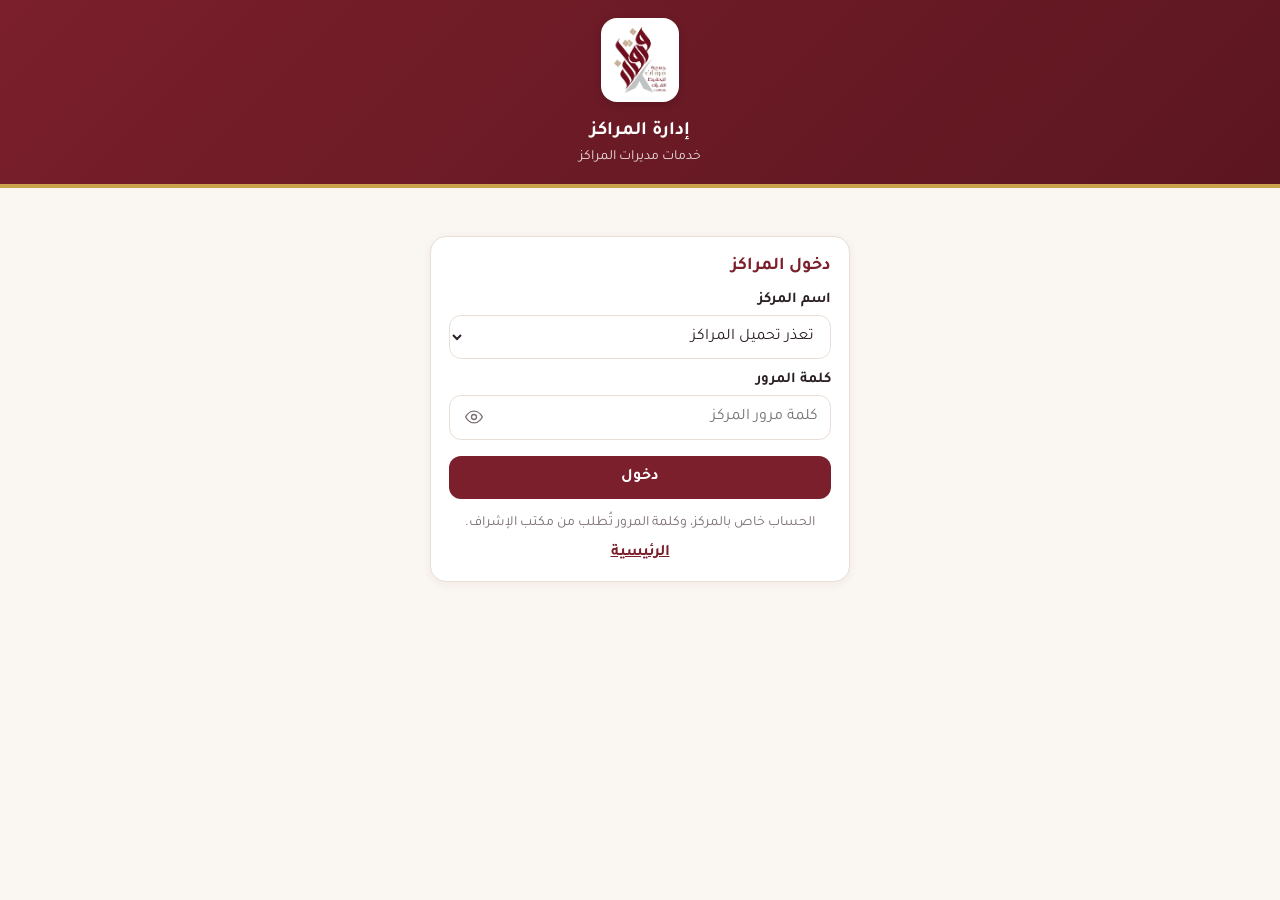
==== commit f63bad98: "Add files via upload" ====
--- a/centers.html
+++ b/centers.html
@@ -3,14 +3,14 @@
 <head>
 <meta charset="UTF-8">
 <meta name="viewport" content="width=device-width, initial-scale=1">
-<script>/* منع الرمشة عند فتح الصفحة: تظهر الصفحة بعد تجهيزها، ولا تظهر شاشة الدخول لحظةً لمن هي داخلة أصلاً */
-(function(){var d=document.documentElement;d.classList.add('pg-wait');try{if(sessionStorage.getItem('furqan_session')&&['mush_pw','ctr_pw','tch_pw','mgr_pw'].some(function(k){return localStorage.getItem(k)}))d.classList.add('has-sess')}catch(e){}setTimeout(function(){d.classList.remove('pg-wait','has-sess')},1500)})();</script>
+<script>/* لا تظهر شاشة الدخول لحظةً لمن هي داخلة أصلاً */
+(function(){var d=document.documentElement;try{if(sessionStorage.getItem('furqan_session')&&['mush_pw','ctr_pw','tch_pw','mgr_pw'].some(function(k){return localStorage.getItem(k)}))d.classList.add('has-sess')}catch(e){}setTimeout(function(){d.classList.remove('has-sess')},1500)})();</script>
 <title>إدارة المراكز — منظومة مشرفات مكتب إشراف الداخل</title>
 <link rel="preconnect" href="https://script.google.com">
 <link rel="preconnect" href="https://script.googleusercontent.com" crossorigin>
 <link rel="preconnect" href="https://fonts.googleapis.com">
 <link rel="preconnect" href="https://fonts.gstatic.com" crossorigin>
-<link rel="stylesheet" href="https://fonts.googleapis.com/css2?family=Tajawal:wght@400;500;700;800&family=Amiri:wght@400;700&display=swap">
+<link rel="stylesheet" href="https://fonts.googleapis.com/css2?family=Tajawal:wght@400;500;700;800&family=Amiri:wght@400;700&display=optional">
 <link rel="stylesheet" href="style.css">
 <style>
   .t-hello{font-size:18px;font-weight:800;color:var(--primary);margin-bottom:4px}
--- a/style.css
+++ b/style.css
@@ -374,9 +374,7 @@
 .mc-ptbl tr.mc-tot td{background:#f6f0f2;font-weight:800}
 .mc-tbl tr.mc-gh td{background:#f6f0f2;color:#7a1f2b;font-weight:800;text-align:right}
 
-/* ===== منع الرمشة والحركة عند فتح الصفحات ===== */
-.pg-wait body{opacity:0}
-body{transition:opacity .15s ease-out}
+/* ===== بلا حركة عند فتح الصفحات ===== */
 .has-sess #loginView{display:none!important}
 /* على الجوال: لمس الأيقونة لا يحرّكها (الحركة للفأرة فقط) */
 @media (hover:none){.tile:hover{transform:none;border-color:var(--line)}}
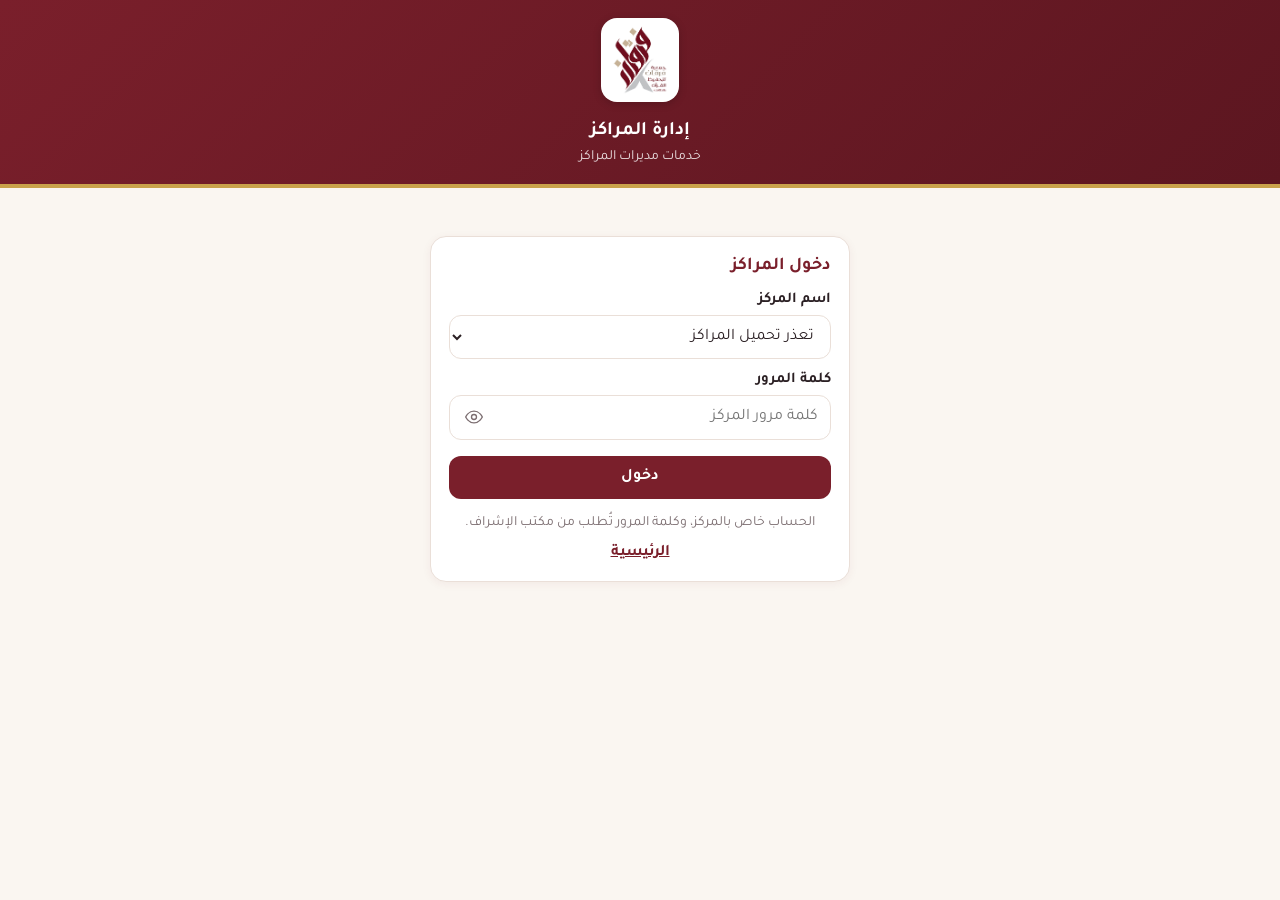
==== commit a6987a52: "Add files via upload" ====
--- a/centers.html
+++ b/centers.html
@@ -75,8 +75,19 @@
     <div class="grid">
       <button class="tile" onclick="cShow('reportsView')"><span class="t-tbadge hidden" id="tileBadge">0</span><svg class="ico" viewBox="0 0 24 24" fill="none" stroke="currentColor" stroke-width="1.5" stroke-linecap="round" stroke-linejoin="round" aria-hidden="true"><rect x="4" y="3.5" width="16" height="17" rx="2"/><path d="M4 9h16"/><path d="M9.5 9v11.5"/><path d="M12.5 13h5"/><path d="M12.5 16.5h3.5"/></svg><b>الوارد من المشرفات</b></button>
       <button class="tile" onclick="hsOpenList()"><span class="t-tbadge hidden" id="hsBadge">0</span><svg class="ico" viewBox="0 0 24 24" fill="none" stroke="currentColor" stroke-width="1.5" stroke-linecap="round" stroke-linejoin="round" aria-hidden="true"><rect x="3.5" y="4.5" width="17" height="16" rx="2"/><path d="M3.5 9h17"/><path d="M8 3v3"/><path d="M16 3v3"/><path d="M8 13h2"/><path d="M14 13h2"/><path d="M8 16.5h2"/><path d="M14 16.5h2"/></svg><b>حصر الغياب والتأخير والاستئذان</b></button>
+      <button class="tile" onclick="tpOpenCenter()"><svg class="ico" viewBox="0 0 24 24" fill="none" stroke="currentColor" stroke-width="1.5" stroke-linecap="round" stroke-linejoin="round" aria-hidden="true"><circle cx="9" cy="8" r="3"/><path d="M3.5 19c.7-3 2.8-4.8 5.5-4.8s4.8 1.8 5.5 4.8"/><path d="M15 6h5.5"/><path d="M15 9.5h5.5"/><path d="M16.5 13h4"/></svg><b>بيانات المعلمات</b></button>
     </div>
     <p style="text-align:center;margin-top:22px"><button class="btn light" onclick="cLogout()">تسجيل الخروج</button></p>
+  </div>
+
+  <!-- بيانات المعلمات (تعبّئها المعلمة من «بياناتي الشخصية») -->
+  <div id="tpView" class="hidden">
+    <button class="back" onclick="cShow('homeView')">← رجوع</button>
+    <div class="card">
+      <h2>بيانات المعلمات</h2>
+      <p class="rp-hint">اضغطي على اسم المعلمة لعرض استمارة بياناتها، ثم حفظها PDF أو Excel.</p>
+      <div id="tpBox"></div>
+    </div>
   </div>
 
   <!-- التقارير -->
@@ -201,9 +212,12 @@
 <script src="config.js"></script>
 <script src="doc-xlsx.js"></script>
 <script src="idari-print.js"></script>
+<script src="export.js"></script>
 <script src="list-ui.js"></script>
 <script src="hasr.js"></script>
 <script src="centers.js"></script>
 <script src="centers-hasr.js"></script>
+<script src="teacher-profile.js"></script>
+<script>function tpOpenCenter() { cShow('tpView'); tpLoadView('tpBox', () => cApi('c_teachers'), { title: 'بيانات معلمات المركز', who: (CME && CME.display) || localStorage.getItem(C_NAME) || '', whoLabel: 'المركز: ' }); }</script>
 </body>
 </html>
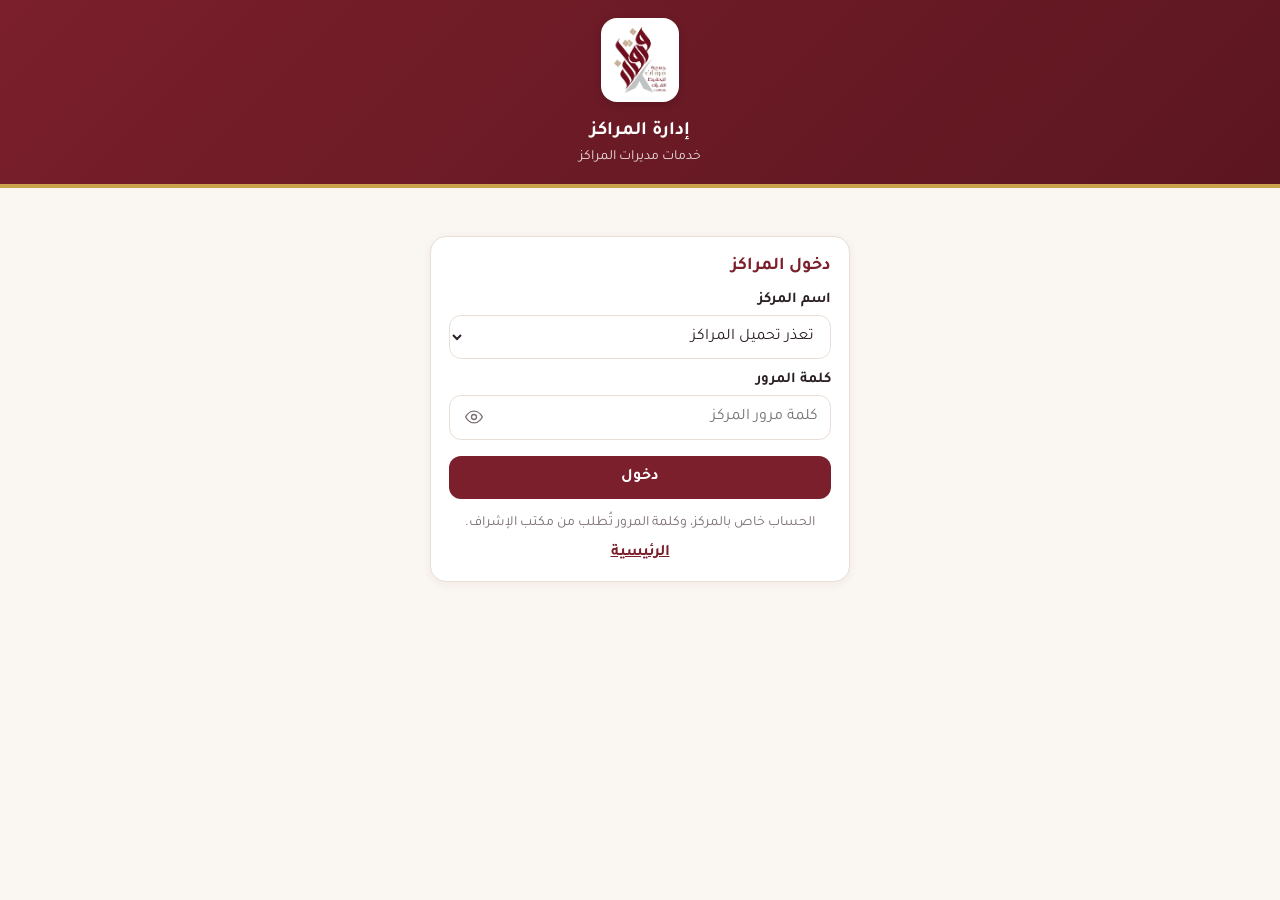
==== commit 6e8773e1: "Add files via upload" ====
--- a/centers.html
+++ b/centers.html
@@ -75,6 +75,7 @@
     <div class="grid">
       <button class="tile" onclick="cShow('reportsView')"><span class="t-tbadge hidden" id="tileBadge">0</span><svg class="ico" viewBox="0 0 24 24" fill="none" stroke="currentColor" stroke-width="1.5" stroke-linecap="round" stroke-linejoin="round" aria-hidden="true"><rect x="4" y="3.5" width="16" height="17" rx="2"/><path d="M4 9h16"/><path d="M9.5 9v11.5"/><path d="M12.5 13h5"/><path d="M12.5 16.5h3.5"/></svg><b>الوارد من المشرفات</b></button>
       <button class="tile" onclick="hsOpenList()"><span class="t-tbadge hidden" id="hsBadge">0</span><svg class="ico" viewBox="0 0 24 24" fill="none" stroke="currentColor" stroke-width="1.5" stroke-linecap="round" stroke-linejoin="round" aria-hidden="true"><rect x="3.5" y="4.5" width="17" height="16" rx="2"/><path d="M3.5 9h17"/><path d="M8 3v3"/><path d="M16 3v3"/><path d="M8 13h2"/><path d="M14 13h2"/><path d="M8 16.5h2"/><path d="M14 16.5h2"/></svg><b>حصر الغياب والتأخير والاستئذان</b></button>
+      <button class="tile" onclick="meOpenList()"><svg class="ico" viewBox="0 0 24 24" fill="none" stroke="currentColor" stroke-width="1.5" stroke-linecap="round" stroke-linejoin="round" aria-hidden="true"><rect x="5" y="4" width="14" height="17" rx="2"/><path d="M9 4h6v3H9z"/><path d="M8.5 12l1.5 1.5 2.5-3"/><path d="M8.5 17h7"/></svg><b>استمارة تقييم المعلمة</b></button>
       <button class="tile" onclick="tpOpenCenter()"><svg class="ico" viewBox="0 0 24 24" fill="none" stroke="currentColor" stroke-width="1.5" stroke-linecap="round" stroke-linejoin="round" aria-hidden="true"><circle cx="9" cy="8" r="3"/><path d="M3.5 19c.7-3 2.8-4.8 5.5-4.8s4.8 1.8 5.5 4.8"/><path d="M15 6h5.5"/><path d="M15 9.5h5.5"/><path d="M16.5 13h4"/></svg><b>بيانات المعلمات</b></button>
     </div>
     <p style="text-align:center;margin-top:22px"><button class="btn light" onclick="cLogout()">تسجيل الخروج</button></p>
@@ -218,6 +219,7 @@
 <script src="centers.js"></script>
 <script src="centers-hasr.js"></script>
 <script src="teacher-profile.js"></script>
+<script src="mgr-eval.js"></script>
 <script>function tpOpenCenter() { cShow('tpView'); tpLoadView('tpBox', () => cApi('c_teachers'), { title: 'بيانات معلمات المركز', who: (CME && CME.display) || localStorage.getItem(C_NAME) || '', whoLabel: 'المركز: ' }); }</script>
 </body>
 </html>
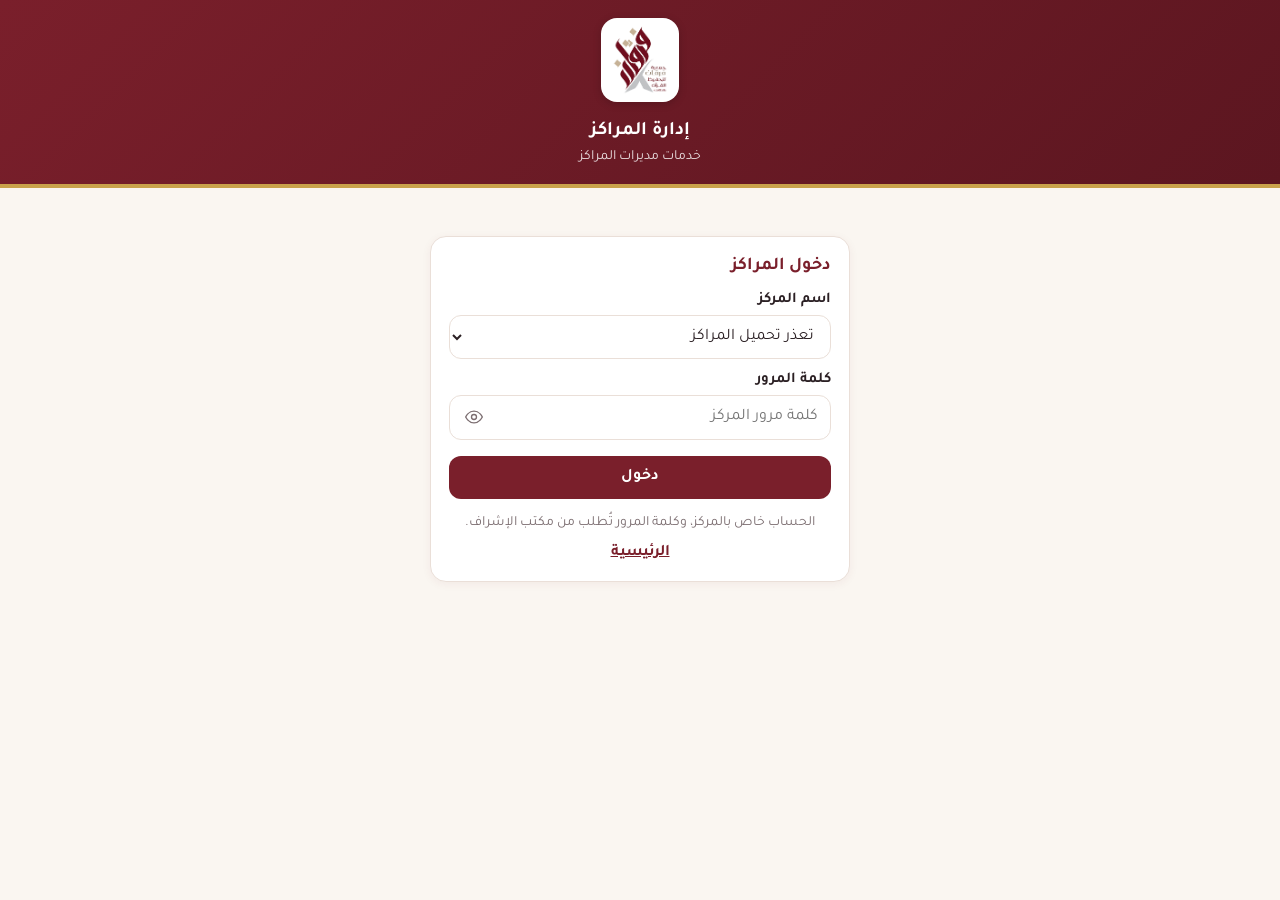
==== commit e920a016: "Add files via upload" ====
--- a/centers.html
+++ b/centers.html
@@ -5,7 +5,7 @@
 <meta name="viewport" content="width=device-width, initial-scale=1">
 <script>/* لا تظهر شاشة الدخول لحظةً لمن هي داخلة أصلاً */
 (function(){var d=document.documentElement;try{if(sessionStorage.getItem('furqan_session')&&['mush_pw','ctr_pw','tch_pw','mgr_pw'].some(function(k){return localStorage.getItem(k)}))d.classList.add('has-sess')}catch(e){}setTimeout(function(){d.classList.remove('has-sess')},1500)})();</script>
-<title>إدارة المراكز — منظومة مشرفات مكتب إشراف الداخل</title>
+<title>إدارة المراكز — منظومة مكتب إشراف الداخل</title>
 <link rel="preconnect" href="https://script.google.com">
 <link rel="preconnect" href="https://script.googleusercontent.com" crossorigin>
 <link rel="preconnect" href="https://fonts.googleapis.com">
